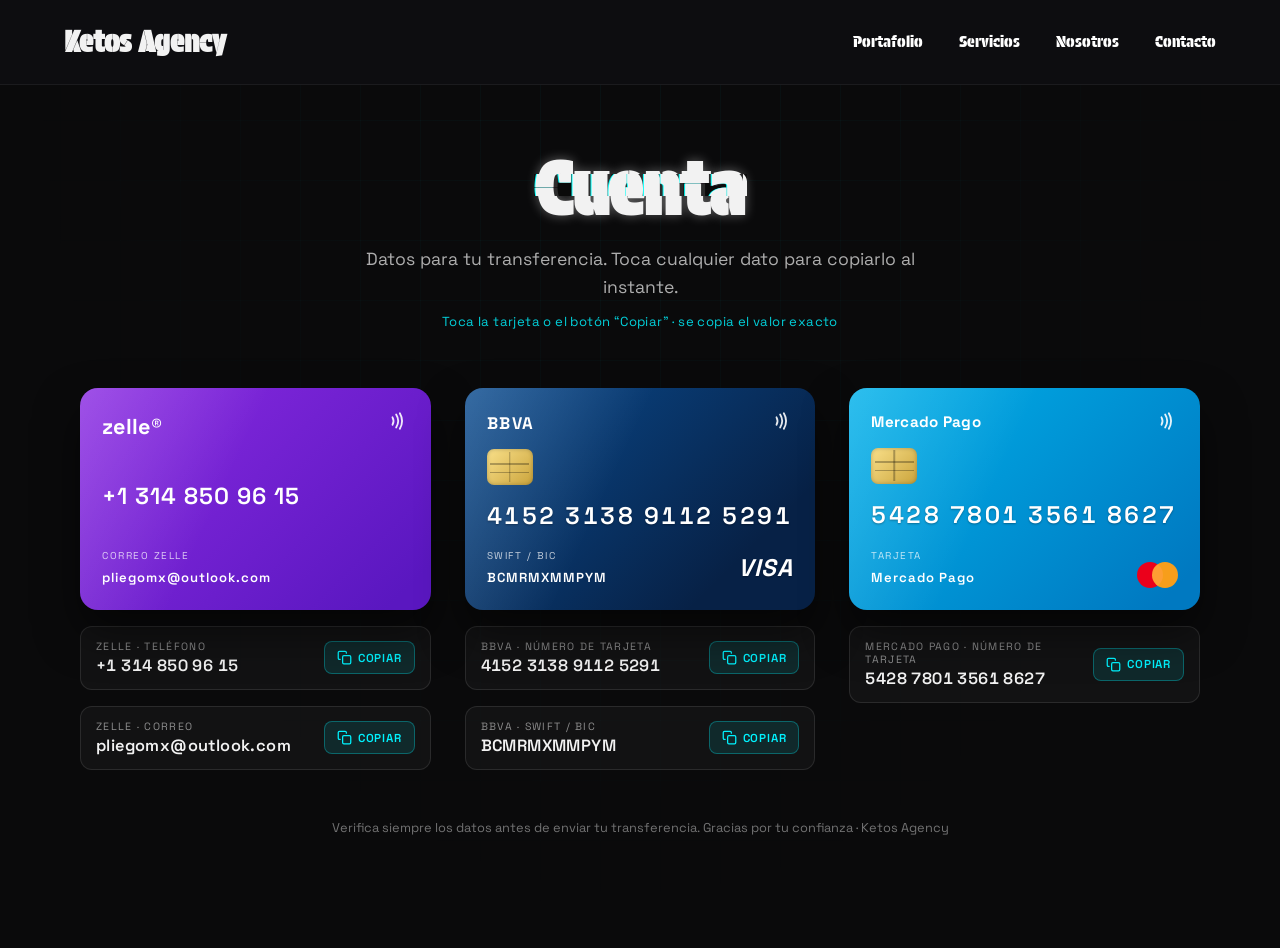
==== cuenta/index.html @ 590cb148 "feat(cuenta): landing /cuenta con datos de pago y copiar al portapapeles - Nueva página /cuenta con " ====
<!DOCTYPE html>
<html lang="es">
<head>
  <meta charset="UTF-8" />
  <meta name="viewport" content="width=device-width, initial-scale=1.0"/>
  <title>Cuenta | Ketos Agency</title>
  <meta name="description" content="Datos de pago de Ketos Agency: Zelle, BBVA y Mercado Pago. Copia y pega para transferir."/>
  <meta name="robots" content="noindex, nofollow"/>
  <link rel="preconnect" href="https://fonts.googleapis.com">
  <link rel="preconnect" href="https://fonts.gstatic.com" crossorigin>
  <link href="https://fonts.googleapis.com/css2?family=Protest+Guerrilla&family=Space+Grotesk:wght@400;500;600;700&display=swap" rel="stylesheet">

  <style>
    :root {
      --dark: #0E0E11;
      --light: #F2F2F2;
      --cyber-neon-color: #00f3ff;
    }
    * { margin: 0; padding: 0; box-sizing: border-box; }
    html { scroll-behavior: smooth; }
    body {
      font-family: 'Protest Guerrilla', sans-serif;
      background: var(--dark);
      color: var(--light);
      line-height: 1.6;
      overflow-x: hidden;
      min-height: 100vh;
    }

    /* ===== Header ===== */
    header {
      position: fixed;
      top: 0; left: 0; right: 0;
      background: rgba(14, 14, 17, 0.95);
      -webkit-backdrop-filter: blur(10px);
      backdrop-filter: blur(10px);
      padding: 1.2rem 5%;
      z-index: 1000;
      display: flex;
      justify-content: space-between;
      align-items: center;
      border-bottom: 1px solid rgba(255, 255, 255, 0.06);
    }
    .logo { font-size: 1.8rem; font-weight: 700; color: var(--light); text-decoration: none; }
    nav a { color: white; text-decoration: none; margin-left: 2rem; font-weight: 500; }
    nav a:hover { color: rgba(242, 242, 242, 0.7); }

    /* ===== Glitch keyframes ===== */
    @keyframes cyber-glitch-anim {
      0%   { clip: rect(15px, 9999px, 81px, 0); }
      5%   { clip: rect(72px, 9999px, 24px, 0); }
      10%  { clip: rect(4px, 9999px, 88px, 0); }
      15%  { clip: rect(66px, 9999px, 14px, 0); }
      20%  { clip: rect(25px, 9999px, 96px, 0); }
      100% { clip: rect(50px, 9999px, 50px, 0); }
    }
    @keyframes cyber-glitch-anim2 {
      0%   { clip: rect(80px, 9999px, 4px, 0); }
      5%   { clip: rect(30px, 9999px, 100px, 0); }
      10%  { clip: rect(10px, 9999px, 20px, 0); }
      100% { clip: rect(90px, 9999px, 90px, 0); }
    }

    /* ===== Layout ===== */
    .account {
      position: relative;
      padding: 150px 5% 110px;
      min-height: 100vh;
      overflow: hidden;
      background: rgba(10, 10, 10, 0.85);
    }
    .account::before {
      content: "";
      position: absolute;
      inset: 0;
      background-image:
        linear-gradient(rgba(0, 243, 255, 0.04) 1px, transparent 1px),
        linear-gradient(90deg, rgba(0, 243, 255, 0.04) 1px, transparent 1px);
      background-size: 60px 60px;
      -webkit-mask-image: radial-gradient(ellipse at 50% 0%, #000 0%, transparent 70%);
      mask-image: radial-gradient(ellipse at 50% 0%, #000 0%, transparent 70%);
      pointer-events: none;
      z-index: 0;
    }
    .account-inner {
      position: relative;
      z-index: 1;
      max-width: 1120px;
      margin: 0 auto;
    }
    .account-header {
      text-align: center;
      margin-bottom: 24px;
    }
    .account-title {
      font-family: 'Protest Guerrilla', sans-serif;
      font-size: clamp(2.4rem, 7vw, 4.5rem);
      line-height: 1.1;
      color: var(--light);
      text-shadow: 0 0 12px rgba(255, 255, 255, 0.35);
      position: relative;
      display: inline-block;
    }
    .account-title-glitch::before,
    .account-title-glitch::after {
      content: attr(data-text);
      position: absolute;
      top: 0; left: 0;
      width: 100%; height: 100%;
      background: rgba(10, 10, 10, 0.85);
      overflow: hidden;
    }
    .account-title-glitch::before {
      left: 2px; text-shadow: -1px 0 #ff00c1;
      clip: rect(24px, 9999px, 46px, 0);
      animation: cyber-glitch-anim 5s infinite linear alternate-reverse;
    }
    .account-title-glitch::after {
      left: -2px; text-shadow: -1px 0 #00fff9;
      clip: rect(24px, 9999px, 46px, 0);
      animation: cyber-glitch-anim2 5s infinite linear alternate-reverse;
    }
    .account-subtitle {
      font-family: 'Space Grotesk', sans-serif;
      font-size: clamp(0.95rem, 2vw, 1.1rem);
      color: rgba(242, 242, 242, 0.7);
      max-width: 620px;
      margin: 16px auto 0;
    }
    .account-hint {
      font-family: 'Space Grotesk', sans-serif;
      font-size: 0.82rem;
      color: rgba(0, 243, 255, 0.85);
      margin-top: 10px;
      letter-spacing: 0.4px;
    }

    .methods {
      display: grid;
      grid-template-columns: repeat(auto-fit, minmax(300px, 1fr));
      gap: 34px;
      margin-top: 56px;
      align-items: start;
    }
    .method { display: flex; flex-direction: column; gap: 16px; }

    /* ===== Bank card visual ===== */
    .bank-card {
      position: relative;
      aspect-ratio: 1.586 / 1;
      border-radius: 18px;
      padding: 22px;
      color: #fff;
      display: flex;
      flex-direction: column;
      justify-content: space-between;
      overflow: hidden;
      font-family: 'Space Grotesk', sans-serif;
      box-shadow: 0 22px 44px rgba(0, 0, 0, 0.5);
      isolation: isolate;
    }
    .bank-card::after {
      content: "";
      position: absolute;
      inset: 0;
      background: linear-gradient(115deg, rgba(255,255,255,0.18) 0%, rgba(255,255,255,0) 42%);
      pointer-events: none;
      z-index: 2;
    }
    .bank-card.bbva  { background: linear-gradient(135deg, #0a4b8f 0%, #072146 78%); }
    .bank-card.mp    { background: linear-gradient(135deg, #00b1ea 0%, #0079c1 92%); }
    .bank-card.zelle { background: linear-gradient(135deg, #8a2be2 0%, #5a17c0 92%); }

    .card-top {
      display: flex;
      align-items: flex-start;
      justify-content: space-between;
      position: relative;
      z-index: 3;
    }
    .card-issuer {
      font-size: 1.05rem;
      font-weight: 700;
      letter-spacing: 1.5px;
    }
    .contactless {
      width: 22px; height: 22px;
      opacity: 0.9;
    }
    .card-mid {
      display: flex;
      align-items: center;
      gap: 14px;
      position: relative;
      z-index: 3;
    }
    .chip {
      width: 46px; height: 36px;
      border-radius: 7px;
      background: linear-gradient(135deg, #f9e08a 0%, #cba43c 100%);
      position: relative;
      flex: none;
      box-shadow: inset 0 0 4px rgba(0,0,0,0.25);
    }
    .chip::before, .chip::after {
      content: "";
      position: absolute;
      left: 8%; right: 8%;
      height: 1.5px;
      background: rgba(0,0,0,0.28);
    }
    .chip::before { top: 38%; }
    .chip::after  { top: 62%; }
    .chip span {
      position: absolute;
      top: 8%; bottom: 8%;
      left: 50%; width: 1.5px;
      background: rgba(0,0,0,0.28);
      transform: translateX(-50%);
    }
    .card-number {
      position: relative;
      z-index: 3;
      font-size: clamp(1.15rem, 4.6vw, 1.5rem);
      font-weight: 600;
      letter-spacing: 2.5px;
      font-variant-numeric: tabular-nums;
      text-shadow: 0 1px 2px rgba(0,0,0,0.3);
    }
    .card-bottom {
      display: flex;
      align-items: flex-end;
      justify-content: space-between;
      gap: 12px;
      position: relative;
      z-index: 3;
    }
    .card-label {
      font-size: 0.62rem;
      letter-spacing: 1.5px;
      text-transform: uppercase;
      opacity: 0.75;
      margin-bottom: 3px;
    }
    .card-holder { font-size: 0.9rem; font-weight: 600; letter-spacing: 1px; }
    .card-extra  { font-size: 0.82rem; font-weight: 600; letter-spacing: 1px; }

    /* Brand marks */
    .visa {
      font-style: italic;
      font-weight: 800;
      font-size: 1.5rem;
      letter-spacing: 1px;
      text-shadow: 0 1px 2px rgba(0,0,0,0.3);
    }
    .mastercard { display: inline-flex; align-items: center; }
    .mastercard i {
      width: 26px; height: 26px; border-radius: 50%; display: block;
    }
    .mastercard i.red { background: #eb001b; }
    .mastercard i.yellow { background: #f79e1b; margin-left: -11px; mix-blend-mode: screen; }
    .mp-word { font-size: 0.95rem; font-weight: 700; letter-spacing: 0.3px; }
    .zelle-word { font-size: 1.35rem; font-weight: 700; letter-spacing: 0.3px; }
    .zelle-primary {
      position: relative; z-index: 3;
      font-size: clamp(1.1rem, 4.4vw, 1.45rem);
      font-weight: 600; letter-spacing: 1px;
    }

    /* ===== Copy rows ===== */
    .copy-row {
      display: flex;
      align-items: center;
      justify-content: space-between;
      gap: 14px;
      width: 100%;
      text-align: left;
      background: rgba(255, 255, 255, 0.035);
      border: 1px solid rgba(255, 255, 255, 0.1);
      border-radius: 12px;
      padding: 13px 15px;
      cursor: pointer;
      color: var(--light);
      font-family: 'Space Grotesk', sans-serif;
      transition: border-color 0.25s ease, background 0.25s ease, transform 0.1s ease;
    }
    .copy-row:hover { border-color: rgba(0, 243, 255, 0.45); background: rgba(0, 243, 255, 0.06); }
    .copy-row:active { transform: scale(0.99); }
    .copy-row .cr-text { min-width: 0; }
    .copy-row .cr-label {
      display: block;
      font-size: 0.66rem;
      text-transform: uppercase;
      letter-spacing: 1.3px;
      color: rgba(242, 242, 242, 0.55);
      margin-bottom: 2px;
    }
    .copy-row .cr-value {
      display: block;
      font-size: 1.02rem;
      font-weight: 600;
      letter-spacing: 0.4px;
      word-break: break-all;
      font-variant-numeric: tabular-nums;
    }
    .copy-row .cr-btn {
      flex: none;
      display: inline-flex;
      align-items: center;
      gap: 6px;
      font-size: 0.72rem;
      font-weight: 600;
      text-transform: uppercase;
      letter-spacing: 0.8px;
      color: var(--cyber-neon-color);
      background: rgba(0, 243, 255, 0.1);
      border: 1px solid rgba(0, 243, 255, 0.3);
      border-radius: 8px;
      padding: 8px 12px;
      transition: all 0.2s ease;
      white-space: nowrap;
    }
    .copy-row:hover .cr-btn { background: rgba(0, 243, 255, 0.18); }
    .copy-row .cr-btn svg { width: 15px; height: 15px; }
    .copy-row.copied .cr-btn { color: #14e08a; background: rgba(20, 224, 138, 0.12); border-color: rgba(20, 224, 138, 0.45); }

    /* ===== Toast ===== */
    .toast {
      position: fixed;
      left: 50%;
      bottom: 32px;
      transform: translateX(-50%) translateY(20px);
      background: rgba(20, 224, 138, 0.14);
      border: 1px solid rgba(20, 224, 138, 0.5);
      color: #14e08a;
      font-family: 'Space Grotesk', sans-serif;
      font-weight: 600;
      letter-spacing: 0.5px;
      padding: 12px 22px;
      border-radius: 12px;
      -webkit-backdrop-filter: blur(8px);
      backdrop-filter: blur(8px);
      box-shadow: 0 10px 30px rgba(0, 0, 0, 0.4);
      opacity: 0;
      pointer-events: none;
      transition: opacity 0.25s ease, transform 0.25s ease;
      z-index: 2000;
    }
    .toast.show { opacity: 1; transform: translateX(-50%) translateY(0); }

    .account-footnote {
      text-align: center;
      margin-top: 48px;
      font-family: 'Space Grotesk', sans-serif;
      font-size: 0.8rem;
      color: rgba(242, 242, 242, 0.45);
    }

    @media (max-width: 767px) {
      .account { padding: 120px 5% 80px; }
      .methods { gap: 26px; margin-top: 40px; }
      nav { display: none; }
    }
    @media (prefers-reduced-motion: reduce) {
      .account-title-glitch::before,
      .account-title-glitch::after { animation: none !important; }
    }
  </style>
</head>
<body>
  <header>
    <a class="logo" href="/">Ketos Agency</a>
    <nav>
      <a href="/portafolio">Portafolio</a>
      <a href="/#servicios">Servicios</a>
      <a href="/#about">Nosotros</a>
      <a href="/#contacto">Contacto</a>
    </nav>
  </header>

  <main>
    <section class="account">
      <div class="account-inner">
        <div class="account-header">
          <h1 class="account-title">
            <span class="account-title-glitch" data-text="Cuenta">Cuenta</span>
          </h1>
          <p class="account-subtitle">
            Datos para tu transferencia. Toca cualquier dato para copiarlo al instante.
          </p>
          <p class="account-hint">Toca la tarjeta o el botón “Copiar” · se copia el valor exacto</p>
        </div>

        <div class="methods">

          <!-- ============ ZELLE ============ -->
          <div class="method">
            <div class="bank-card zelle" data-copy="+13148509615" role="button" tabindex="0" aria-label="Copiar teléfono Zelle">
              <div class="card-top">
                <span class="zelle-word">zelle&reg;</span>
                <svg class="contactless" viewBox="0 0 24 24" fill="none" stroke="currentColor" stroke-width="2" stroke-linecap="round" aria-hidden="true">
                  <path d="M6 8a8 8 0 0 1 0 8M10 5a13 13 0 0 1 0 14M14 3.5a17 17 0 0 1 0 17"/>
                </svg>
              </div>
              <div class="zelle-primary">+1 314 850 96 15</div>
              <div class="card-bottom">
                <div>
                  <div class="card-label">Correo Zelle</div>
                  <div class="card-extra">pliegomx@outlook.com</div>
                </div>
              </div>
            </div>

            <button type="button" class="copy-row" data-copy="+13148509615">
              <span class="cr-text">
                <span class="cr-label">Zelle · Teléfono</span>
                <span class="cr-value">+1 314 850 96 15</span>
              </span>
              <span class="cr-btn">
                <svg viewBox="0 0 24 24" fill="none" stroke="currentColor" stroke-width="2" stroke-linecap="round" stroke-linejoin="round" aria-hidden="true"><rect x="9" y="9" width="13" height="13" rx="2"/><path d="M5 15H4a2 2 0 0 1-2-2V4a2 2 0 0 1 2-2h9a2 2 0 0 1 2 2v1"/></svg>
                Copiar
              </span>
            </button>

            <button type="button" class="copy-row" data-copy="pliegomx@outlook.com">
              <span class="cr-text">
                <span class="cr-label">Zelle · Correo</span>
                <span class="cr-value">pliegomx@outlook.com</span>
              </span>
              <span class="cr-btn">
                <svg viewBox="0 0 24 24" fill="none" stroke="currentColor" stroke-width="2" stroke-linecap="round" stroke-linejoin="round" aria-hidden="true"><rect x="9" y="9" width="13" height="13" rx="2"/><path d="M5 15H4a2 2 0 0 1-2-2V4a2 2 0 0 1 2-2h9a2 2 0 0 1 2 2v1"/></svg>
                Copiar
              </span>
            </button>
          </div>

          <!-- ============ BBVA ============ -->
          <div class="method">
            <div class="bank-card bbva" data-copy="4152313891125291" role="button" tabindex="0" aria-label="Copiar número de tarjeta BBVA">
              <div class="card-top">
                <span class="card-issuer">BBVA</span>
                <svg class="contactless" viewBox="0 0 24 24" fill="none" stroke="currentColor" stroke-width="2" stroke-linecap="round" aria-hidden="true">
                  <path d="M6 8a8 8 0 0 1 0 8M10 5a13 13 0 0 1 0 14M14 3.5a17 17 0 0 1 0 17"/>
                </svg>
              </div>
              <div class="card-mid">
                <div class="chip"><span></span></div>
              </div>
              <div class="card-number">4152 3138 9112 5291</div>
              <div class="card-bottom">
                <div>
                  <div class="card-label">SWIFT / BIC</div>
                  <div class="card-extra">BCMRMXMMPYM</div>
                </div>
                <span class="visa">VISA</span>
              </div>
            </div>

            <button type="button" class="copy-row" data-copy="4152313891125291">
              <span class="cr-text">
                <span class="cr-label">BBVA · Número de tarjeta</span>
                <span class="cr-value">4152 3138 9112 5291</span>
              </span>
              <span class="cr-btn">
                <svg viewBox="0 0 24 24" fill="none" stroke="currentColor" stroke-width="2" stroke-linecap="round" stroke-linejoin="round" aria-hidden="true"><rect x="9" y="9" width="13" height="13" rx="2"/><path d="M5 15H4a2 2 0 0 1-2-2V4a2 2 0 0 1 2-2h9a2 2 0 0 1 2 2v1"/></svg>
                Copiar
              </span>
            </button>

            <button type="button" class="copy-row" data-copy="BCMRMXMMPYM">
              <span class="cr-text">
                <span class="cr-label">BBVA · SWIFT / BIC</span>
                <span class="cr-value">BCMRMXMMPYM</span>
              </span>
              <span class="cr-btn">
                <svg viewBox="0 0 24 24" fill="none" stroke="currentColor" stroke-width="2" stroke-linecap="round" stroke-linejoin="round" aria-hidden="true"><rect x="9" y="9" width="13" height="13" rx="2"/><path d="M5 15H4a2 2 0 0 1-2-2V4a2 2 0 0 1 2-2h9a2 2 0 0 1 2 2v1"/></svg>
                Copiar
              </span>
            </button>
          </div>

          <!-- ============ MERCADO PAGO ============ -->
          <div class="method">
            <div class="bank-card mp" data-copy="5428780135618627" role="button" tabindex="0" aria-label="Copiar número de tarjeta Mercado Pago">
              <div class="card-top">
                <span class="mp-word">Mercado Pago</span>
                <svg class="contactless" viewBox="0 0 24 24" fill="none" stroke="currentColor" stroke-width="2" stroke-linecap="round" aria-hidden="true">
                  <path d="M6 8a8 8 0 0 1 0 8M10 5a13 13 0 0 1 0 14M14 3.5a17 17 0 0 1 0 17"/>
                </svg>
              </div>
              <div class="card-mid">
                <div class="chip"><span></span></div>
              </div>
              <div class="card-number">5428 7801 3561 8627</div>
              <div class="card-bottom">
                <div>
                  <div class="card-label">Tarjeta</div>
                  <div class="card-extra">Mercado Pago</div>
                </div>
                <span class="mastercard" aria-label="Mastercard"><i class="red"></i><i class="yellow"></i></span>
              </div>
            </div>

            <button type="button" class="copy-row" data-copy="5428780135618627">
              <span class="cr-text">
                <span class="cr-label">Mercado Pago · Número de tarjeta</span>
                <span class="cr-value">5428 7801 3561 8627</span>
              </span>
              <span class="cr-btn">
                <svg viewBox="0 0 24 24" fill="none" stroke="currentColor" stroke-width="2" stroke-linecap="round" stroke-linejoin="round" aria-hidden="true"><rect x="9" y="9" width="13" height="13" rx="2"/><path d="M5 15H4a2 2 0 0 1-2-2V4a2 2 0 0 1 2-2h9a2 2 0 0 1 2 2v1"/></svg>
                Copiar
              </span>
            </button>
          </div>

        </div>

        <p class="account-footnote">Verifica siempre los datos antes de enviar tu transferencia. Gracias por tu confianza · Ketos Agency</p>
      </div>
    </section>
  </main>

  <div class="toast" id="toast" role="status" aria-live="polite">Copiado ✓</div>

  <script>
    (function () {
      var toastEl = document.getElementById('toast');
      var toastTimer = null;

      function showToast(msg) {
        toastEl.textContent = msg;
        toastEl.classList.add('show');
        if (toastTimer) clearTimeout(toastTimer);
        toastTimer = setTimeout(function () {
          toastEl.classList.remove('show');
        }, 1600);
      }

      function fallbackCopy(text) {
        var ta = document.createElement('textarea');
        ta.value = text;
        ta.setAttribute('readonly', '');
        ta.style.position = 'fixed';
        ta.style.top = '-1000px';
        document.body.appendChild(ta);
        ta.select();
        var ok = false;
        try { ok = document.execCommand('copy'); } catch (e) { ok = false; }
        document.body.removeChild(ta);
        return ok;
      }

      function copyText(text) {
        if (navigator.clipboard && window.isSecureContext) {
          return navigator.clipboard.writeText(text).then(function () { return true; })
            .catch(function () { return fallbackCopy(text); });
        }
        return Promise.resolve(fallbackCopy(text));
      }

      function flash(el) {
        var row = el.closest('.copy-row');
        if (!row) return;
        row.classList.add('copied');
        var btn = row.querySelector('.cr-btn');
        var original = btn ? btn.innerHTML : null;
        if (btn) btn.textContent = 'Copiado ✓';
        setTimeout(function () {
          row.classList.remove('copied');
          if (btn && original !== null) btn.innerHTML = original;
        }, 1600);
      }

      function handle(el) {
        var value = el.getAttribute('data-copy');
        if (!value) return;
        copyText(value).then(function (ok) {
          if (ok) {
            showToast('Copiado ✓');
            flash(el);
          } else {
            showToast('No se pudo copiar');
          }
        });
      }

      document.addEventListener('click', function (e) {
        var el = e.target.closest('[data-copy]');
        if (el) handle(el);
      });

      document.addEventListener('keydown', function (e) {
        if (e.key !== 'Enter' && e.key !== ' ') return;
        var el = e.target.closest('[data-copy]');
        if (el) { e.preventDefault(); handle(el); }
      });
    })();
  </script>
</body>
</html>
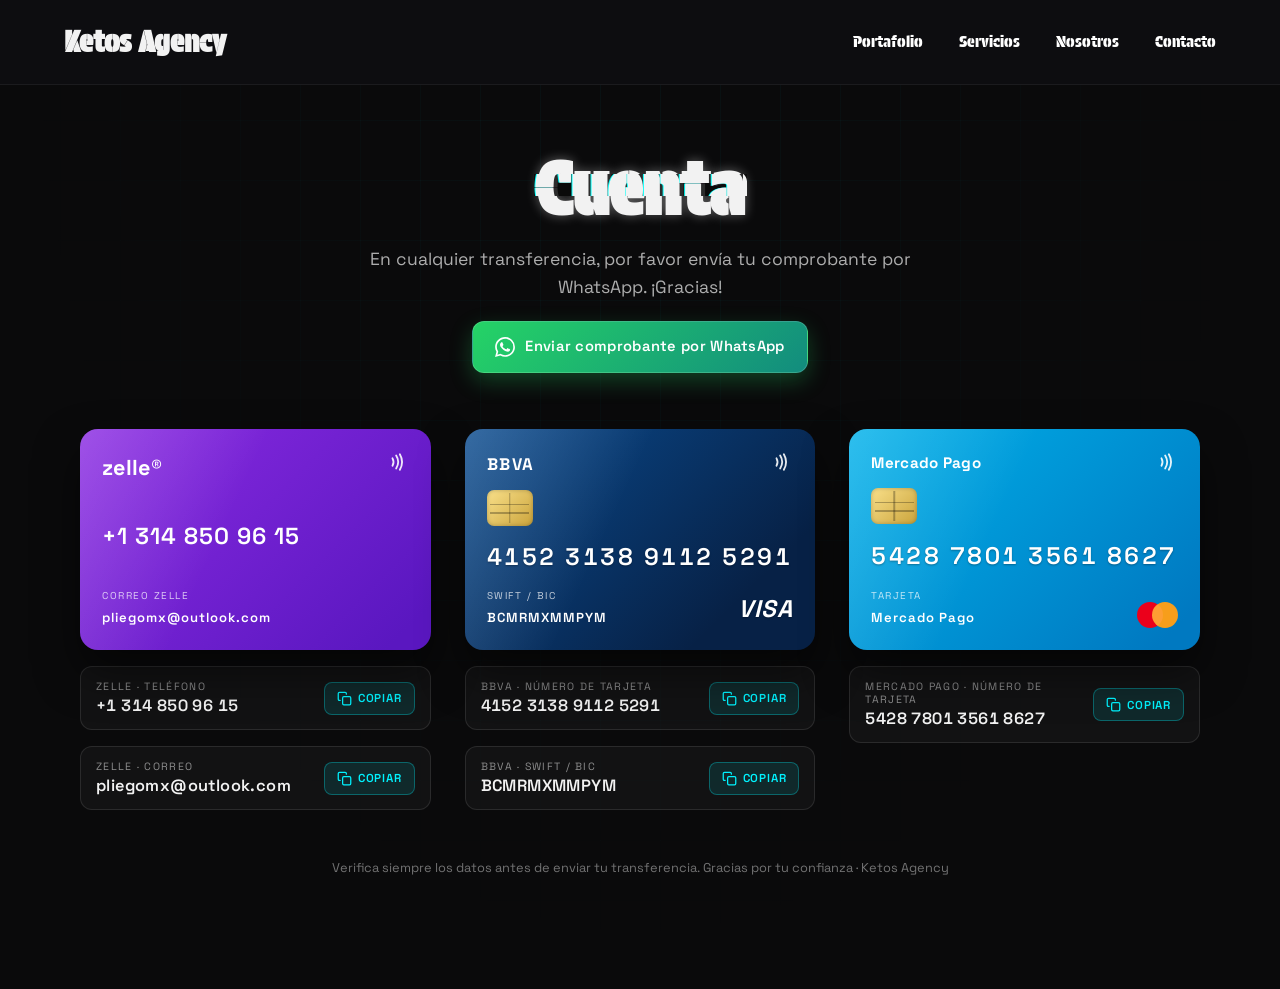
==== commit eb2094b1: "feat(cuenta): mensaje de comprobante + botón WhatsApp - Reemplaza el texto de ayuda por "En cualquie" ====
--- a/cuenta/index.html
+++ b/cuenta/index.html
@@ -127,13 +127,31 @@
       max-width: 620px;
       margin: 16px auto 0;
     }
-    .account-hint {
+    .wa-btn {
+      display: inline-flex;
+      align-items: center;
+      gap: 10px;
+      margin-top: 20px;
       font-family: 'Space Grotesk', sans-serif;
-      font-size: 0.82rem;
-      color: rgba(0, 243, 255, 0.85);
-      margin-top: 10px;
-      letter-spacing: 0.4px;
-    }
+      font-size: 0.92rem;
+      font-weight: 600;
+      letter-spacing: 0.3px;
+      color: #fff;
+      text-decoration: none;
+      background: linear-gradient(135deg, #25d366 0%, #128c7e 100%);
+      border: 1px solid rgba(255, 255, 255, 0.15);
+      border-radius: 12px;
+      padding: 13px 22px;
+      box-shadow: 0 8px 22px rgba(37, 211, 102, 0.28);
+      transition: transform 0.2s ease, box-shadow 0.2s ease, filter 0.2s ease;
+    }
+    .wa-btn svg { width: 20px; height: 20px; flex: none; }
+    .wa-btn:hover {
+      transform: translateY(-2px);
+      filter: brightness(1.05);
+      box-shadow: 0 12px 30px rgba(37, 211, 102, 0.42);
+    }
+    .wa-btn:active { transform: translateY(0); }
 
     .methods {
       display: grid;
@@ -386,9 +404,12 @@
             <span class="account-title-glitch" data-text="Cuenta">Cuenta</span>
           </h1>
           <p class="account-subtitle">
-            Datos para tu transferencia. Toca cualquier dato para copiarlo al instante.
+            En cualquier transferencia, por favor envía tu comprobante por WhatsApp. ¡Gracias!
           </p>
-          <p class="account-hint">Toca la tarjeta o el botón “Copiar” · se copia el valor exacto</p>
+          <a class="wa-btn" href="https://wa.me/13148509615" target="_blank" rel="noopener noreferrer">
+            <svg viewBox="0 0 24 24" fill="currentColor" aria-hidden="true"><path d="M17.472 14.382c-.297-.149-1.758-.867-2.03-.967-.273-.099-.471-.148-.67.15-.197.297-.767.966-.94 1.164-.173.199-.347.223-.644.075-.297-.149-1.255-.463-2.39-1.475-.883-.788-1.48-1.761-1.653-2.059-.173-.297-.018-.458.13-.606.134-.133.298-.347.446-.52.149-.174.198-.298.298-.497.099-.198.05-.372-.025-.521-.075-.149-.669-1.612-.916-2.207-.242-.579-.487-.5-.669-.51l-.57-.01c-.198 0-.52.074-.792.372-.272.297-1.04 1.016-1.04 2.479 0 1.462 1.065 2.875 1.213 3.074.149.198 2.096 3.2 5.077 4.487.71.306 1.263.489 1.694.626.712.226 1.36.194 1.872.118.571-.085 1.758-.719 2.006-1.413.248-.694.248-1.289.173-1.413-.074-.124-.272-.198-.57-.347m-5.421 7.403h-.004a9.87 9.87 0 0 1-5.031-1.378l-.361-.214-3.741.982.998-3.648-.235-.374a9.86 9.86 0 0 1-1.51-5.26c.001-5.45 4.436-9.884 9.888-9.884 2.64 0 5.122 1.03 6.988 2.898a9.825 9.825 0 0 1 2.893 6.994c-.003 5.45-4.437 9.884-9.885 9.884m8.413-18.297A11.815 11.815 0 0 0 12.05 0C5.495 0 .16 5.335.157 11.892c0 2.096.547 4.142 1.588 5.945L.057 24l6.305-1.654a11.882 11.882 0 0 0 5.683 1.448h.005c6.554 0 11.89-5.335 11.893-11.893a11.821 11.821 0 0 0-3.48-8.413Z"/></svg>
+            Enviar comprobante por WhatsApp
+          </a>
         </div>
 
         <div class="methods">
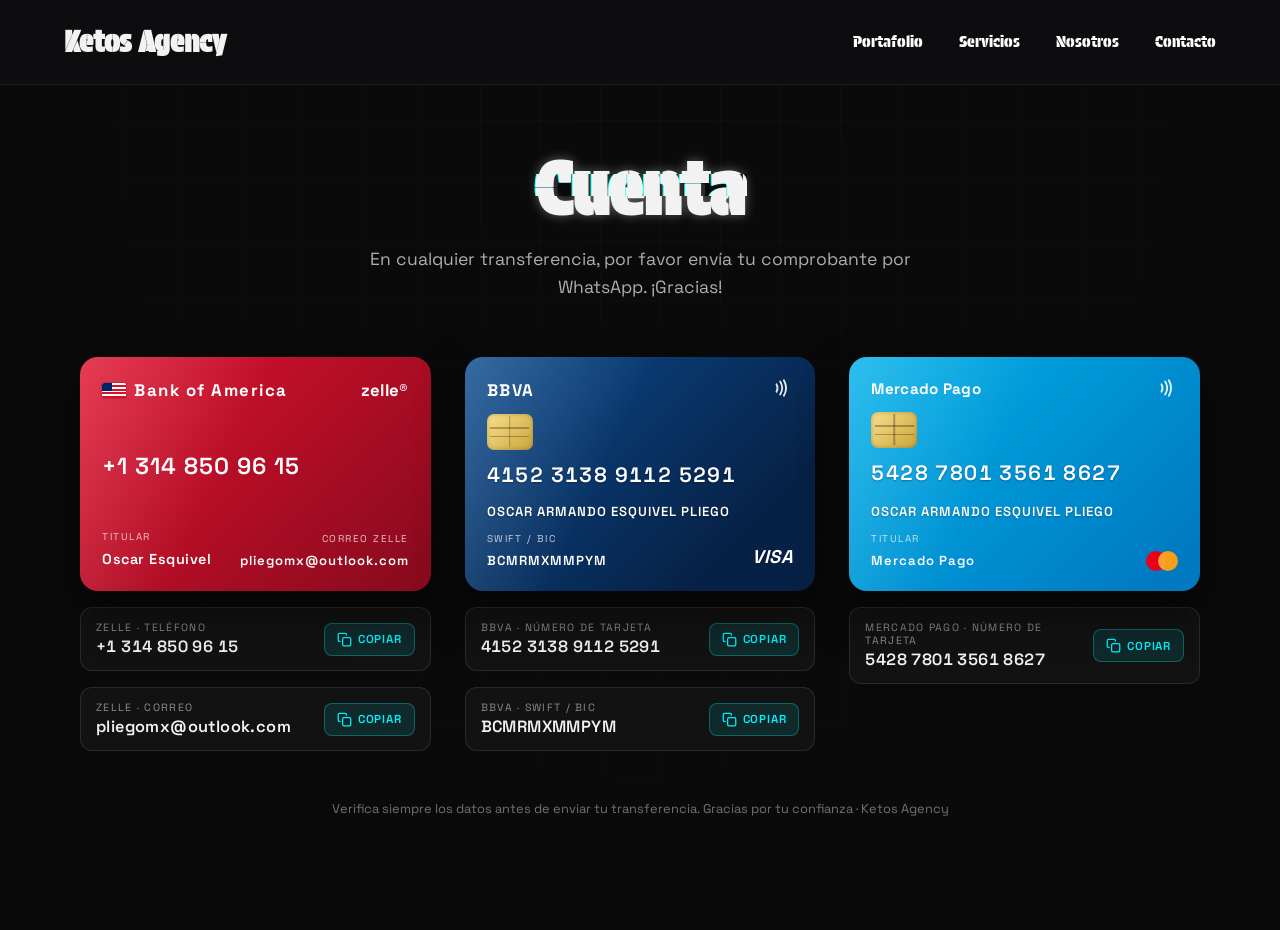
==== commit f00c24c8: "feat(cuenta): nombres de titular, Zelle en rojo (Bank of America) y quita botón WhatsApp - Titular e" ====
--- a/cuenta/index.html
+++ b/cuenta/index.html
@@ -127,31 +127,6 @@
       max-width: 620px;
       margin: 16px auto 0;
     }
-    .wa-btn {
-      display: inline-flex;
-      align-items: center;
-      gap: 10px;
-      margin-top: 20px;
-      font-family: 'Space Grotesk', sans-serif;
-      font-size: 0.92rem;
-      font-weight: 600;
-      letter-spacing: 0.3px;
-      color: #fff;
-      text-decoration: none;
-      background: linear-gradient(135deg, #25d366 0%, #128c7e 100%);
-      border: 1px solid rgba(255, 255, 255, 0.15);
-      border-radius: 12px;
-      padding: 13px 22px;
-      box-shadow: 0 8px 22px rgba(37, 211, 102, 0.28);
-      transition: transform 0.2s ease, box-shadow 0.2s ease, filter 0.2s ease;
-    }
-    .wa-btn svg { width: 20px; height: 20px; flex: none; }
-    .wa-btn:hover {
-      transform: translateY(-2px);
-      filter: brightness(1.05);
-      box-shadow: 0 12px 30px rgba(37, 211, 102, 0.42);
-    }
-    .wa-btn:active { transform: translateY(0); }
 
     .methods {
       display: grid;
@@ -165,9 +140,9 @@
     /* ===== Bank card visual ===== */
     .bank-card {
       position: relative;
-      aspect-ratio: 1.586 / 1;
+      aspect-ratio: 1.5 / 1;
       border-radius: 18px;
-      padding: 22px;
+      padding: 20px 22px;
       color: #fff;
       display: flex;
       flex-direction: column;
@@ -187,7 +162,7 @@
     }
     .bank-card.bbva  { background: linear-gradient(135deg, #0a4b8f 0%, #072146 78%); }
     .bank-card.mp    { background: linear-gradient(135deg, #00b1ea 0%, #0079c1 92%); }
-    .bank-card.zelle { background: linear-gradient(135deg, #8a2be2 0%, #5a17c0 92%); }
+    .bank-card.zelle { background: linear-gradient(135deg, #e0122f 0%, #8b0a1e 94%); }
 
     .card-top {
       display: flex;
@@ -239,9 +214,10 @@
     .card-number {
       position: relative;
       z-index: 3;
-      font-size: clamp(1.15rem, 4.6vw, 1.5rem);
+      font-size: clamp(1.02rem, 3.4vw, 1.3rem);
       font-weight: 600;
-      letter-spacing: 2.5px;
+      letter-spacing: 1.4px;
+      white-space: nowrap;
       font-variant-numeric: tabular-nums;
       text-shadow: 0 1px 2px rgba(0,0,0,0.3);
     }
@@ -260,25 +236,54 @@
       opacity: 0.75;
       margin-bottom: 3px;
     }
-    .card-holder { font-size: 0.9rem; font-weight: 600; letter-spacing: 1px; }
+    .card-holder { font-size: 0.9rem; font-weight: 600; letter-spacing: 0.5px; white-space: nowrap; }
     .card-extra  { font-size: 0.82rem; font-weight: 600; letter-spacing: 1px; }
-
-    /* Brand marks */
+    .card-holder-line {
+      position: relative;
+      z-index: 3;
+      font-size: 0.82rem;
+      font-weight: 600;
+      letter-spacing: 1px;
+      text-transform: uppercase;
+      text-shadow: 0 1px 2px rgba(0,0,0,0.3);
+      white-space: nowrap;
+    }
+
+    /* Brand marks (pequeños) */
     .visa {
       font-style: italic;
       font-weight: 800;
-      font-size: 1.5rem;
-      letter-spacing: 1px;
+      font-size: 1.15rem;
+      letter-spacing: 0.5px;
       text-shadow: 0 1px 2px rgba(0,0,0,0.3);
     }
     .mastercard { display: inline-flex; align-items: center; }
     .mastercard i {
-      width: 26px; height: 26px; border-radius: 50%; display: block;
+      width: 20px; height: 20px; border-radius: 50%; display: block;
     }
     .mastercard i.red { background: #eb001b; }
-    .mastercard i.yellow { background: #f79e1b; margin-left: -11px; mix-blend-mode: screen; }
+    .mastercard i.yellow { background: #f79e1b; margin-left: -8px; mix-blend-mode: screen; }
     .mp-word { font-size: 0.95rem; font-weight: 700; letter-spacing: 0.3px; }
-    .zelle-word { font-size: 1.35rem; font-weight: 700; letter-spacing: 0.3px; }
+    .zelle-word { font-size: 1.05rem; font-weight: 700; letter-spacing: 0.3px; }
+
+    /* Bank of America mini logo */
+    .boa-issuer { display: inline-flex; align-items: center; gap: 8px; }
+    .boa-flag {
+      position: relative;
+      width: 24px; height: 15px;
+      border-radius: 2px;
+      overflow: hidden;
+      flex: none;
+      background: repeating-linear-gradient(#ffffff 0 1.9px, #d81028 1.9px 3.8px);
+      box-shadow: 0 0 0 1px rgba(0,0,0,0.12);
+    }
+    .boa-flag::before {
+      content: "";
+      position: absolute;
+      top: 0; left: 0;
+      width: 10px; height: 8px;
+      background: #012169;
+    }
     .zelle-primary {
       position: relative; z-index: 3;
       font-size: clamp(1.1rem, 4.4vw, 1.45rem);
@@ -406,10 +411,6 @@
           <p class="account-subtitle">
             En cualquier transferencia, por favor envía tu comprobante por WhatsApp. ¡Gracias!
           </p>
-          <a class="wa-btn" href="https://wa.me/13148509615" target="_blank" rel="noopener noreferrer">
-            <svg viewBox="0 0 24 24" fill="currentColor" aria-hidden="true"><path d="M17.472 14.382c-.297-.149-1.758-.867-2.03-.967-.273-.099-.471-.148-.67.15-.197.297-.767.966-.94 1.164-.173.199-.347.223-.644.075-.297-.149-1.255-.463-2.39-1.475-.883-.788-1.48-1.761-1.653-2.059-.173-.297-.018-.458.13-.606.134-.133.298-.347.446-.52.149-.174.198-.298.298-.497.099-.198.05-.372-.025-.521-.075-.149-.669-1.612-.916-2.207-.242-.579-.487-.5-.669-.51l-.57-.01c-.198 0-.52.074-.792.372-.272.297-1.04 1.016-1.04 2.479 0 1.462 1.065 2.875 1.213 3.074.149.198 2.096 3.2 5.077 4.487.71.306 1.263.489 1.694.626.712.226 1.36.194 1.872.118.571-.085 1.758-.719 2.006-1.413.248-.694.248-1.289.173-1.413-.074-.124-.272-.198-.57-.347m-5.421 7.403h-.004a9.87 9.87 0 0 1-5.031-1.378l-.361-.214-3.741.982.998-3.648-.235-.374a9.86 9.86 0 0 1-1.51-5.26c.001-5.45 4.436-9.884 9.888-9.884 2.64 0 5.122 1.03 6.988 2.898a9.825 9.825 0 0 1 2.893 6.994c-.003 5.45-4.437 9.884-9.885 9.884m8.413-18.297A11.815 11.815 0 0 0 12.05 0C5.495 0 .16 5.335.157 11.892c0 2.096.547 4.142 1.588 5.945L.057 24l6.305-1.654a11.882 11.882 0 0 0 5.683 1.448h.005c6.554 0 11.89-5.335 11.893-11.893a11.821 11.821 0 0 0-3.48-8.413Z"/></svg>
-            Enviar comprobante por WhatsApp
-          </a>
         </div>
 
         <div class="methods">
@@ -418,14 +419,16 @@
           <div class="method">
             <div class="bank-card zelle" data-copy="+13148509615" role="button" tabindex="0" aria-label="Copiar teléfono Zelle">
               <div class="card-top">
+                <span class="card-issuer boa-issuer"><span class="boa-flag" aria-hidden="true"></span>Bank of America</span>
                 <span class="zelle-word">zelle&reg;</span>
-                <svg class="contactless" viewBox="0 0 24 24" fill="none" stroke="currentColor" stroke-width="2" stroke-linecap="round" aria-hidden="true">
-                  <path d="M6 8a8 8 0 0 1 0 8M10 5a13 13 0 0 1 0 14M14 3.5a17 17 0 0 1 0 17"/>
-                </svg>
               </div>
               <div class="zelle-primary">+1 314 850 96 15</div>
               <div class="card-bottom">
                 <div>
+                  <div class="card-label">Titular</div>
+                  <div class="card-holder">Oscar Esquivel</div>
+                </div>
+                <div style="text-align:right">
                   <div class="card-label">Correo Zelle</div>
                   <div class="card-extra">pliegomx@outlook.com</div>
                 </div>
@@ -468,6 +471,7 @@
                 <div class="chip"><span></span></div>
               </div>
               <div class="card-number">4152 3138 9112 5291</div>
+              <div class="card-holder-line">Oscar Armando Esquivel Pliego</div>
               <div class="card-bottom">
                 <div>
                   <div class="card-label">SWIFT / BIC</div>
@@ -513,9 +517,10 @@
                 <div class="chip"><span></span></div>
               </div>
               <div class="card-number">5428 7801 3561 8627</div>
+              <div class="card-holder-line">Oscar Armando Esquivel Pliego</div>
               <div class="card-bottom">
                 <div>
-                  <div class="card-label">Tarjeta</div>
+                  <div class="card-label">Titular</div>
                   <div class="card-extra">Mercado Pago</div>
                 </div>
                 <span class="mastercard" aria-label="Mastercard"><i class="red"></i><i class="yellow"></i></span>
